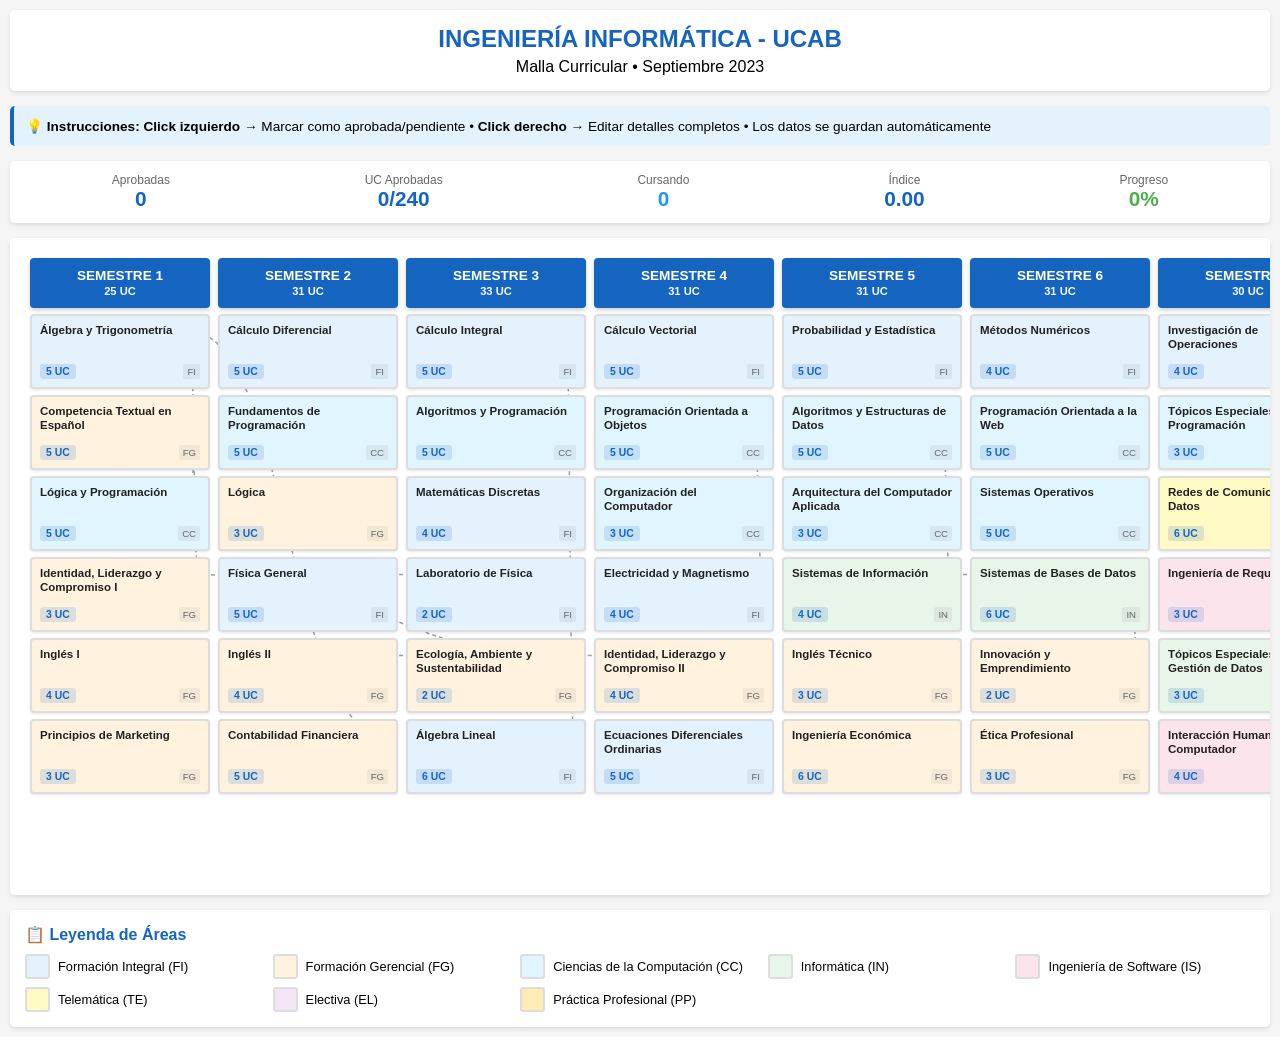
==== malla_curricular_ucab.html @ b8823fba "Add files via upload" ====
<!DOCTYPE html>
<html lang="es">
<head>
    <meta charset="UTF-8">
    <meta name="viewport" content="width=device-width, initial-scale=1.0">
    <title>Malla Curricular - Ingeniería Informática UCAB</title>
    <style>
        * {
            margin: 0;
            padding: 0;
            box-sizing: border-box;
        }

        :root {
            /* Colores según el PDF de UCAB */
            --color-FI: #E3F2FD;      /* Formación Integral - Azul muy claro */
            --color-FG: #FFF3E0;      /* Formación Gerencial - Naranja claro */
            --color-CC: #E1F5FE;      /* Ciencias Computación - Azul cyan */
            --color-IN: #E8F5E9;      /* Informática - Verde claro */
            --color-IS: #FCE4EC;      /* Ingeniería Software - Rosa claro */
            --color-TE: #FFF9C4;      /* Telemática - Amarillo claro */
            --color-EL: #F3E5F5;      /* Electiva - Morado claro */
            --color-PP: #FFECB3;      /* Práctica Profesional */
            --color-SC: #E0F2F1;      /* Servicio Comunitario */
        }

        body {
            font-family: Arial, sans-serif;
            background: #f5f5f5;
            padding: 10px;
            overflow-x: auto;
        }

        .header {
            background: white;
            padding: 15px;
            margin-bottom: 15px;
            text-align: center;
            border-radius: 5px;
            box-shadow: 0 2px 4px rgba(0,0,0,0.1);
        }

        .header h1 {
            color: #1565C0;
            font-size: 1.5rem;
            margin-bottom: 5px;
        }

        .instructions {
            background: #E3F2FD;
            padding: 12px;
            margin-bottom: 15px;
            border-radius: 5px;
            font-size: 0.85rem;
            border-left: 4px solid #1565C0;
        }

        .stats {
            background: white;
            padding: 12px;
            margin-bottom: 15px;
            border-radius: 5px;
            display: flex;
            justify-content: space-around;
            flex-wrap: wrap;
            gap: 15px;
            box-shadow: 0 2px 4px rgba(0,0,0,0.1);
        }

        .stat-item {
            text-align: center;
        }

        .stat-label {
            font-size: 0.75rem;
            color: #666;
            display: block;
        }

        .stat-value {
            font-size: 1.3rem;
            font-weight: bold;
            color: #1565C0;
        }

        .malla-wrapper {
            background: white;
            padding: 20px;
            border-radius: 5px;
            overflow-x: auto;
            box-shadow: 0 2px 4px rgba(0,0,0,0.1);
            position: relative;
        }

        .malla-container {
            display: flex;
            gap: 8px;
            min-width: max-content;
            position: relative;
        }

        canvas {
            position: absolute;
            top: 0;
            left: 0;
            pointer-events: none;
            z-index: 1;
        }

        .semester {
            display: flex;
            flex-direction: column;
            gap: 6px;
            width: 180px;
            position: relative;
            z-index: 2;
        }

        .semester-title {
            background: #1565C0;
            color: white;
            text-align: center;
            padding: 10px 5px;
            font-weight: bold;
            font-size: 0.85rem;
            border-radius: 4px;
            position: sticky;
            top: 0;
            z-index: 3;
            box-shadow: 0 2px 4px rgba(0,0,0,0.2);
        }

        .semester-uc {
            font-size: 0.7rem;
            opacity: 0.95;
        }

        .subject {
            background: white;
            border: 2px solid #ddd;
            border-radius: 4px;
            padding: 8px;
            cursor: pointer;
            transition: all 0.15s;
            min-height: 75px;
            display: flex;
            flex-direction: column;
            justify-content: space-between;
            position: relative;
            box-shadow: 0 1px 3px rgba(0,0,0,0.1);
        }

        .subject:hover {
            transform: translateY(-2px);
            box-shadow: 0 4px 8px rgba(0,0,0,0.15);
            z-index: 10;
        }

        .subject.aprobada {
            border-color: #4CAF50;
            border-width: 3px;
            background: #E8F5E9;
        }

        .subject.cursando {
            border-color: #2196F3;
            border-width: 3px;
            background: #E3F2FD;
        }

        .subject.reprobada {
            border-color: #F44336;
            border-width: 3px;
            background: #FFEBEE;
        }

        .subject-name {
            font-size: 0.72rem;
            line-height: 1.2;
            font-weight: 600;
            color: #212121;
            margin-bottom: 6px;
        }

        .subject-footer {
            display: flex;
            justify-content: space-between;
            align-items: center;
            font-size: 0.65rem;
            margin-top: 4px;
        }

        .subject-uc {
            background: rgba(21, 101, 192, 0.15);
            padding: 2px 6px;
            border-radius: 3px;
            font-weight: bold;
            color: #1565C0;
        }

        .subject-type {
            font-size: 0.6rem;
            color: #666;
            background: rgba(0,0,0,0.05);
            padding: 2px 4px;
            border-radius: 2px;
        }

        .status-icon {
            position: absolute;
            top: 6px;
            right: 6px;
            font-size: 1rem;
        }

        /* Colores de fondo por tipo */
        .type-FI { background: var(--color-FI); }
        .type-FG { background: var(--color-FG); }
        .type-CC { background: var(--color-CC); }
        .type-IN { background: var(--color-IN); }
        .type-IS { background: var(--color-IS); }
        .type-TE { background: var(--color-TE); }
        .type-EL { background: var(--color-EL); }
        .type-PP { background: var(--color-PP); }
        .type-SC { background: var(--color-SC); }

        /* Modal */
        .modal {
            display: none;
            position: fixed;
            top: 0;
            left: 0;
            width: 100%;
            height: 100%;
            background: rgba(0,0,0,0.6);
            z-index: 1000;
            justify-content: center;
            align-items: center;
        }

        .modal-content {
            background: white;
            padding: 25px;
            border-radius: 8px;
            width: 90%;
            max-width: 450px;
            max-height: 90vh;
            overflow-y: auto;
            box-shadow: 0 10px 30px rgba(0,0,0,0.3);
        }

        .modal-header {
            margin-bottom: 20px;
            padding-bottom: 15px;
            border-bottom: 2px solid #eee;
        }

        .modal-header h3 {
            color: #1565C0;
            margin-bottom: 8px;
            font-size: 1.2rem;
        }

        .modal-meta {
            font-size: 0.85rem;
            color: #666;
        }

        .close-btn {
            position: absolute;
            top: 15px;
            right: 20px;
            font-size: 2rem;
            cursor: pointer;
            border: none;
            background: none;
            color: #999;
            line-height: 1;
        }

        .close-btn:hover {
            color: #333;
        }

        .form-group {
            margin-bottom: 15px;
        }

        .form-group label {
            display: block;
            margin-bottom: 5px;
            font-weight: 600;
            font-size: 0.85rem;
            color: #333;
        }

        .form-group input,
        .form-group select,
        .form-group textarea {
            width: 100%;
            padding: 8px;
            border: 2px solid #ddd;
            border-radius: 4px;
            font-size: 0.9rem;
        }

        .form-group input:focus,
        .form-group select:focus,
        .form-group textarea:focus {
            outline: none;
            border-color: #1565C0;
        }

        .btn-save {
            width: 100%;
            padding: 12px;
            background: #1565C0;
            color: white;
            border: none;
            border-radius: 4px;
            font-size: 1rem;
            font-weight: 600;
            cursor: pointer;
            transition: background 0.2s;
        }

        .btn-save:hover {
            background: #0D47A1;
        }

        .legend {
            background: white;
            padding: 15px;
            margin-top: 15px;
            border-radius: 5px;
            box-shadow: 0 2px 4px rgba(0,0,0,0.1);
        }

        .legend h3 {
            color: #1565C0;
            margin-bottom: 10px;
            font-size: 1rem;
        }

        .legend-grid {
            display: grid;
            grid-template-columns: repeat(auto-fit, minmax(200px, 1fr));
            gap: 8px;
        }

        .legend-item {
            display: flex;
            align-items: center;
            gap: 8px;
            font-size: 0.8rem;
        }

        .legend-box {
            width: 25px;
            height: 25px;
            border-radius: 3px;
            border: 2px solid #ddd;
        }
    </style>
</head>
<body>
    <div class="header">
        <h1>INGENIERÍA INFORMÁTICA - UCAB</h1>
        <p>Malla Curricular • Septiembre 2023</p>
    </div>

    <div class="instructions">
        <strong>💡 Instrucciones:</strong> <strong>Click izquierdo</strong> → Marcar como aprobada/pendiente • <strong>Click derecho</strong> → Editar detalles completos • Los datos se guardan automáticamente
    </div>

    <div class="stats">
        <div class="stat-item">
            <span class="stat-label">Aprobadas</span>
            <div class="stat-value" id="stat-aprobadas">0</div>
        </div>
        <div class="stat-item">
            <span class="stat-label">UC Aprobadas</span>
            <div class="stat-value" id="stat-uc">0/240</div>
        </div>
        <div class="stat-item">
            <span class="stat-label">Cursando</span>
            <div class="stat-value" id="stat-cursando" style="color: #2196F3;">0</div>
        </div>
        <div class="stat-item">
            <span class="stat-label">Índice</span>
            <div class="stat-value" id="stat-indice">0.00</div>
        </div>
        <div class="stat-item">
            <span class="stat-label">Progreso</span>
            <div class="stat-value" id="stat-progreso" style="color: #4CAF50;">0%</div>
        </div>
    </div>

    <div class="malla-wrapper">
        <canvas id="canvas"></canvas>
        <div class="malla-container" id="malla"></div>
    </div>

    <div class="legend">
        <h3>📋 Leyenda de Áreas</h3>
        <div class="legend-grid">
            <div class="legend-item">
                <div class="legend-box" style="background: var(--color-FI);"></div>
                <span>Formación Integral (FI)</span>
            </div>
            <div class="legend-item">
                <div class="legend-box" style="background: var(--color-FG);"></div>
                <span>Formación Gerencial (FG)</span>
            </div>
            <div class="legend-item">
                <div class="legend-box" style="background: var(--color-CC);"></div>
                <span>Ciencias de la Computación (CC)</span>
            </div>
            <div class="legend-item">
                <div class="legend-box" style="background: var(--color-IN);"></div>
                <span>Informática (IN)</span>
            </div>
            <div class="legend-item">
                <div class="legend-box" style="background: var(--color-IS);"></div>
                <span>Ingeniería de Software (IS)</span>
            </div>
            <div class="legend-item">
                <div class="legend-box" style="background: var(--color-TE);"></div>
                <span>Telemática (TE)</span>
            </div>
            <div class="legend-item">
                <div class="legend-box" style="background: var(--color-EL);"></div>
                <span>Electiva (EL)</span>
            </div>
            <div class="legend-item">
                <div class="legend-box" style="background: var(--color-PP);"></div>
                <span>Práctica Profesional (PP)</span>
            </div>
        </div>
    </div>

    <div class="modal" id="modal">
        <div class="modal-content">
            <button class="close-btn" onclick="closeModal()">&times;</button>
            <div class="modal-header">
                <h3 id="modal-title"></h3>
                <div class="modal-meta" id="modal-meta"></div>
            </div>
            <div class="form-group">
                <label>Estado</label>
                <select id="input-status">
                    <option value="pendiente">⚪ Pendiente</option>
                    <option value="cursando">🔵 Cursando</option>
                    <option value="aprobada">✅ Aprobada</option>
                    <option value="reprobada">❌ Reprobada</option>
                </select>
            </div>
            <div class="form-group">
                <label>Nota (0-20)</label>
                <input type="number" id="input-grade" min="0" max="20" step="0.01" placeholder="Ej: 16.5">
            </div>
            <div class="form-group">
                <label>Profesor</label>
                <input type="text" id="input-prof" placeholder="Nombre del profesor">
            </div>
            <div class="form-group">
                <label>Período</label>
                <input type="text" id="input-period" placeholder="Ej: Sep-Ene 2024">
            </div>
            <div class="form-group">
                <label>Notas / Enlaces</label>
                <textarea id="input-notes" rows="3" placeholder="Drive, Classroom, comentarios..."></textarea>
            </div>
            <button class="btn-save" onclick="saveSubject()">💾 Guardar</button>
        </div>
    </div>

    <script>
        // DATOS DE LA MALLA (EXACTOS DEL PDF)
        const subjects = [
            // SEMESTRE 1
            { id: 1, sem: 1, name: 'Álgebra y Trigonometría', uc: 5, type: 'FI', prereq: [] },
            { id: 2, sem: 1, name: 'Competencia Textual en Español', uc: 5, type: 'FG', prereq: [] },
            { id: 3, sem: 1, name: 'Lógica y Programación', uc: 5, type: 'CC', prereq: [] },
            { id: 4, sem: 1, name: 'Identidad, Liderazgo y Compromiso I', uc: 3, type: 'FG', prereq: [] },
            { id: 5, sem: 1, name: 'Inglés I', uc: 4, type: 'FG', prereq: [] },
            { id: 6, sem: 1, name: 'Principios de Marketing', uc: 3, type: 'FG', prereq: [] },
            
            // SEMESTRE 2
            { id: 7, sem: 2, name: 'Cálculo Diferencial', uc: 5, type: 'FI', prereq: [1] },
            { id: 8, sem: 2, name: 'Fundamentos de Programación', uc: 5, type: 'CC', prereq: [3] },
            { id: 9, sem: 2, name: 'Lógica', uc: 3, type: 'FG', prereq: [] },
            { id: 10, sem: 2, name: 'Física General', uc: 5, type: 'FI', prereq: [1] },
            { id: 11, sem: 2, name: 'Inglés II', uc: 4, type: 'FG', prereq: [5] },
            { id: 12, sem: 2, name: 'Contabilidad Financiera', uc: 5, type: 'FG', prereq: [] },
            
            // SEMESTRE 3
            { id: 13, sem: 3, name: 'Cálculo Integral', uc: 5, type: 'FI', prereq: [7] },
            { id: 14, sem: 3, name: 'Algoritmos y Programación', uc: 5, type: 'CC', prereq: [8] },
            { id: 15, sem: 3, name: 'Matemáticas Discretas', uc: 4, type: 'FI', prereq: [9] },
            { id: 16, sem: 3, name: 'Laboratorio de Física', uc: 2, type: 'FI', prereq: [10] },
            { id: 17, sem: 3, name: 'Ecología, Ambiente y Sustentabilidad', uc: 2, type: 'FG', prereq: [] },
            { id: 18, sem: 3, name: 'Álgebra Lineal', uc: 6, type: 'FI', prereq: [1] },
            
            // SEMESTRE 4
            { id: 19, sem: 4, name: 'Cálculo Vectorial', uc: 5, type: 'FI', prereq: [13] },
            { id: 20, sem: 4, name: 'Programación Orientada a Objetos', uc: 5, type: 'CC', prereq: [14] },
            { id: 21, sem: 4, name: 'Organización del Computador', uc: 3, type: 'CC', prereq: [] },
            { id: 22, sem: 4, name: 'Electricidad y Magnetismo', uc: 4, type: 'FI', prereq: [10] },
            { id: 23, sem: 4, name: 'Identidad, Liderazgo y Compromiso II', uc: 4, type: 'FG', prereq: [4] },
            { id: 24, sem: 4, name: 'Ecuaciones Diferenciales Ordinarias', uc: 5, type: 'FI', prereq: [13] },
            
            // SEMESTRE 5
            { id: 25, sem: 5, name: 'Probabilidad y Estadística', uc: 5, type: 'FI', prereq: [19] },
            { id: 26, sem: 5, name: 'Algoritmos y Estructuras de Datos', uc: 5, type: 'CC', prereq: [20] },
            { id: 27, sem: 5, name: 'Arquitectura del Computador Aplicada', uc: 3, type: 'CC', prereq: [21] },
            { id: 28, sem: 5, name: 'Sistemas de Información', uc: 4, type: 'IN', prereq: [20] },
            { id: 29, sem: 5, name: 'Inglés Técnico', uc: 3, type: 'FG', prereq: [11] },
            { id: 30, sem: 5, name: 'Ingeniería Económica', uc: 6, type: 'FG', prereq: [] },
            
            // SEMESTRE 6
            { id: 31, sem: 6, name: 'Métodos Numéricos', uc: 4, type: 'FI', prereq: [25] },
            { id: 32, sem: 6, name: 'Programación Orientada a la Web', uc: 5, type: 'CC', prereq: [26] },
            { id: 33, sem: 6, name: 'Sistemas Operativos', uc: 5, type: 'CC', prereq: [27] },
            { id: 34, sem: 6, name: 'Sistemas de Bases de Datos', uc: 6, type: 'IN', prereq: [26] },
            { id: 35, sem: 6, name: 'Innovación y Emprendimiento', uc: 2, type: 'FG', prereq: [] },
            { id: 36, sem: 6, name: 'Ética Profesional', uc: 3, type: 'FG', prereq: [] },
            
            // SEMESTRE 7
            { id: 37, sem: 7, name: 'Investigación de Operaciones', uc: 4, type: 'FI', prereq: [31] },
            { id: 38, sem: 7, name: 'Tópicos Especiales de Programación', uc: 3, type: 'CC', prereq: [32] },
            { id: 39, sem: 7, name: 'Redes de Comunicación de Datos', uc: 6, type: 'TE', prereq: [33] },
            { id: 40, sem: 7, name: 'Ingeniería de Requisitos', uc: 3, type: 'IS', prereq: [28] },
            { id: 41, sem: 7, name: 'Tópicos Especiales para la Gestión de Datos', uc: 3, type: 'IN', prereq: [34] },
            { id: 42, sem: 7, name: 'Interacción Humano-Computador', uc: 4, type: 'IS', prereq: [] },
            
            // SEMESTRE 8
            { id: 43, sem: 8, name: 'Evaluación de Sistemas Informáticos', uc: 3, type: 'IN', prereq: [37] },
            { id: 44, sem: 8, name: 'Desarrollo de Software', uc: 5, type: 'IS', prereq: [40] },
            { id: 45, sem: 8, name: 'Ciberseguridad', uc: 5, type: 'TE', prereq: [39] },
            { id: 46, sem: 8, name: 'Ingeniería de Software', uc: 4, type: 'IS', prereq: [40] },
            { id: 47, sem: 8, name: 'Inteligencia de Negocios', uc: 3, type: 'IN', prereq: [41] },
            { id: 48, sem: 8, name: 'Aseguramiento de la Calidad del Software', uc: 5, type: 'IS', prereq: [44] },
            { id: 49, sem: 8, name: 'Electiva Informática I', uc: 4, type: 'EL', prereq: [] },
            
            // Materias adicionales (fuera del grid principal)
            { id: 50, sem: 9, name: 'Gestión de Proyectos de Software', uc: 4, type: 'IS', prereq: [46] },
            { id: 51, sem: 9, name: 'Inteligencia Artificial y Machine Learning', uc: 5, type: 'CC', prereq: [] },
            { id: 52, sem: 9, name: 'Computación en la Nube', uc: 5, type: 'TE', prereq: [] },
            { id: 53, sem: 9, name: 'Arquitecturas Empresariales', uc: 5, type: 'IS', prereq: [] },
            { id: 54, sem: 9, name: 'Electiva Informática II', uc: 4, type: 'EL', prereq: [] },
            { id: 55, sem: 9, name: 'Electiva Complementaria', uc: 4, type: 'EL', prereq: [] },
            { id: 56, sem: 10, name: 'Servicio Comunitario', uc: 0, type: 'SC', prereq: [] },
            { id: 57, sem: 10, name: 'Pasantía', uc: 16, type: 'PP', prereq: [44] },
            { id: 58, sem: 10, name: 'Trabajo de Grado', uc: 0, type: 'PP', prereq: [44] },
        ];

        let progress = JSON.parse(localStorage.getItem('mallaProgress')) || {};
        let currentId = null;

        function render() {
            const container = document.getElementById('malla');
            container.innerHTML = '';

            const semCredits = [25, 31, 33, 31, 31, 31, 30, 28];

            for (let s = 1; s <= 8; s++) {
                const sem = document.createElement('div');
                sem.className = 'semester';
                sem.innerHTML = `<div class="semester-title">SEMESTRE ${s}<br><span class="semester-uc">${semCredits[s-1]} UC</span></div>`;

                subjects.filter(sub => sub.sem === s).forEach(sub => {
                    const data = progress[sub.id] || { status: 'pendiente' };
                    const div = document.createElement('div');
                    div.className = `subject type-${sub.type} ${data.status}`;
                    div.dataset.id = sub.id;
                    
                    let icon = '';
                    if (data.status === 'aprobada') icon = '✅';
                    else if (data.status === 'cursando') icon = '📚';
                    else if (data.status === 'reprobada') icon = '❌';

                    div.innerHTML = `
                        ${icon ? `<span class="status-icon">${icon}</span>` : ''}
                        <div class="subject-name">${sub.name}</div>
                        <div class="subject-footer">
                            <span class="subject-uc">${sub.uc} UC</span>
                            <span class="subject-type">${sub.type}</span>
                        </div>
                    `;

                    div.onclick = () => toggleApproved(sub.id);
                    div.oncontextmenu = (e) => { e.preventDefault(); openModal(sub.id); };

                    sem.appendChild(div);
                });

                container.appendChild(sem);
            }

            updateStats();
            setTimeout(drawLines, 100);
        }

        function toggleApproved(id) {
            const current = progress[id]?.status || 'pendiente';
            progress[id] = { ...(progress[id] || {}), status: current === 'aprobada' ? 'pendiente' : 'aprobada' };
            save();
            render();
        }

        function openModal(id) {
            currentId = id;
            const sub = subjects.find(s => s.id === id);
            const data = progress[id] || { status: 'pendiente', grade: '', prof: '', period: '', notes: '' };

            document.getElementById('modal-title').textContent = sub.name;
            document.getElementById('modal-meta').textContent = `${sub.uc} UC • ${sub.type}`;
            document.getElementById('input-status').value = data.status;
            document.getElementById('input-grade').value = data.grade || '';
            document.getElementById('input-prof').value = data.prof || '';
            document.getElementById('input-period').value = data.period || '';
            document.getElementById('input-notes').value = data.notes || '';

            document.getElementById('modal').style.display = 'flex';
        }

        function closeModal() {
            document.getElementById('modal').style.display = 'none';
            currentId = null;
        }

        function saveSubject() {
            if (!currentId) return;
            progress[currentId] = {
                status: document.getElementById('input-status').value,
                grade: document.getElementById('input-grade').value,
                prof: document.getElementById('input-prof').value,
                period: document.getElementById('input-period').value,
                notes: document.getElementById('input-notes').value
            };
            save();
            render();
            closeModal();
        }

        function save() {
            localStorage.setItem('mallaProgress', JSON.stringify(progress));
        }

        function updateStats() {
            let aprobadas = 0, cursando = 0, ucAprobadas = 0, sumGrades = 0, countGrades = 0;

            subjects.forEach(sub => {
                const data = progress[sub.id];
                if (data?.status === 'aprobada') {
                    aprobadas++;
                    ucAprobadas += sub.uc;
                    if (data.grade) {
                        sumGrades += parseFloat(data.grade);
                        countGrades++;
                    }
                }
                if (data?.status === 'cursando') cursando++;
            });

            document.getElementById('stat-aprobadas').textContent = aprobadas;
            document.getElementById('stat-uc').textContent = `${ucAprobadas}/240`;
            document.getElementById('stat-cursando').textContent = cursando;
            document.getElementById('stat-indice').textContent = countGrades > 0 ? (sumGrades / countGrades).toFixed(2) : '0.00';
            document.getElementById('stat-progreso').textContent = Math.round((aprobadas / subjects.length) * 100) + '%';
        }

        function drawLines() {
            const canvas = document.getElementById('canvas');
            const container = document.getElementById('malla');
            canvas.width = container.scrollWidth;
            canvas.height = container.scrollHeight;
            
            const ctx = canvas.getContext('2d');
            ctx.clearRect(0, 0, canvas.width, canvas.height);

            subjects.forEach(sub => {
                if (sub.prereq && sub.prereq.length > 0) {
                    sub.prereq.forEach(prereqId => {
                        const from = document.querySelector(`[data-id="${prereqId}"]`);
                        const to = document.querySelector(`[data-id="${sub.id}"]`);
                        
                        if (from && to) {
                            const fromRect = from.getBoundingClientRect();
                            const toRect = to.getBoundingClientRect();
                            const containerRect = container.getBoundingClientRect();

                            const x1 = fromRect.right - containerRect.left;
                            const y1 = fromRect.top + fromRect.height / 2 - containerRect.top;
                            const x2 = toRect.left - containerRect.left;
                            const y2 = toRect.top + toRect.height / 2 - containerRect.top;

                            ctx.strokeStyle = '#90A4AE';
                            ctx.lineWidth = 1.5;
                            ctx.setLineDash([4, 3]);
                            ctx.beginPath();
                            ctx.moveTo(x1, y1);
                            
                            const cpx = x1 + (x2 - x1) / 2;
                            ctx.bezierCurveTo(cpx, y1, cpx, y2, x2, y2);
                            ctx.stroke();

                            // Flecha
                            ctx.setLineDash([]);
                            const angle = Math.atan2(y2 - y1, x2 - x1);
                            ctx.beginPath();
                            ctx.moveTo(x2, y2);
                            ctx.lineTo(x2 - 6 * Math.cos(angle - Math.PI / 6), y2 - 6 * Math.sin(angle - Math.PI / 6));
                            ctx.moveTo(x2, y2);
                            ctx.lineTo(x2 - 6 * Math.cos(angle + Math.PI / 6), y2 - 6 * Math.sin(angle + Math.PI / 6));
                            ctx.stroke();
                        }
                    });
                }
            });
        }

        window.onclick = (e) => {
            if (e.target.id === 'modal') closeModal();
        };

        window.addEventListener('resize', () => setTimeout(drawLines, 100));

        render();
    </script>
</body>
</html>
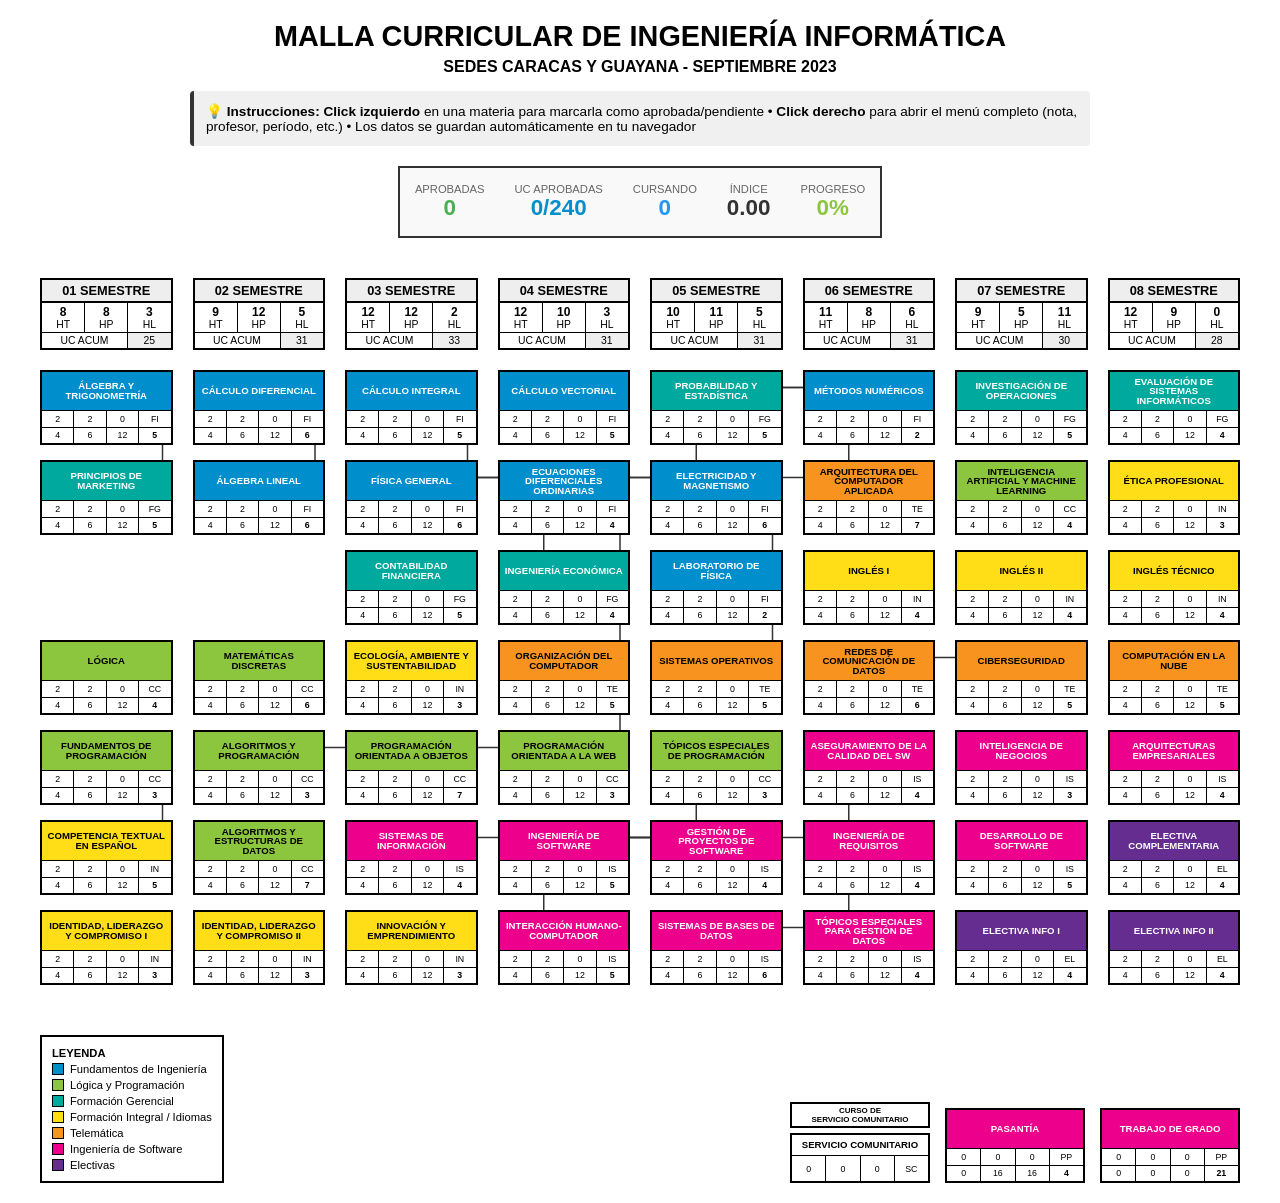
==== commit e836b3d1: "Update malla_curricular_ucab.html" ====
--- a/malla_curricular_ucab.html
+++ b/malla_curricular_ucab.html
@@ -3,68 +3,68 @@
 <head>
     <meta charset="UTF-8">
     <meta name="viewport" content="width=device-width, initial-scale=1.0">
-    <title>Malla Curricular - Ingeniería Informática UCAB</title>
+    <title>Malla Curricular UCAB 2023 - Interactiva</title>
     <style>
-        * {
+        :root {
+            --w-col: 140px; 
+            --gap: 20px;
+            
+            --c-blue: #008ecc;    
+            --c-teal: #00a99d;    
+            --c-green: #8cc63f;   
+            --c-yellow: #ffde17;  
+            --c-orange: #f7931e;  
+            --c-magenta: #ec008c; 
+            --c-purple: #662d91;  
+        }
+
+        * { box-sizing: border-box; }
+
+        body {
+            font-family: "Arial Narrow", "Helvetica Condensed", sans-serif;
+            background: white;
             margin: 0;
-            padding: 0;
-            box-sizing: border-box;
-        }
-
-        :root {
-            /* Colores según el PDF de UCAB */
-            --color-FI: #E3F2FD;      /* Formación Integral - Azul muy claro */
-            --color-FG: #FFF3E0;      /* Formación Gerencial - Naranja claro */
-            --color-CC: #E1F5FE;      /* Ciencias Computación - Azul cyan */
-            --color-IN: #E8F5E9;      /* Informática - Verde claro */
-            --color-IS: #FCE4EC;      /* Ingeniería Software - Rosa claro */
-            --color-TE: #FFF9C4;      /* Telemática - Amarillo claro */
-            --color-EL: #F3E5F5;      /* Electiva - Morado claro */
-            --color-PP: #FFECB3;      /* Práctica Profesional */
-            --color-SC: #E0F2F1;      /* Servicio Comunitario */
-        }
-
-        body {
-            font-family: Arial, sans-serif;
-            background: #f5f5f5;
-            padding: 10px;
-            overflow-x: auto;
-        }
-
-        .header {
-            background: white;
+            padding: 20px;
+            display: flex;
+            flex-direction: column;
+            align-items: center;
+        }
+
+        h1 {
+            text-align: center;
+            font-size: 1.8rem;
+            margin: 0 0 5px 0;
+            text-transform: uppercase;
+            font-weight: 900;
+        }
+
+        .subtitle {
+            text-align: center;
+            font-size: 1rem;
+            margin-bottom: 15px;
+            font-weight: bold;
+        }
+
+        .instructions {
+            background: #f0f0f0;
+            border-left: 4px solid #333;
+            padding: 12px;
+            margin-bottom: 20px;
+            max-width: 900px;
+            font-size: 0.85rem;
+            border-radius: 4px;
+        }
+
+        .stats-bar {
+            background: #f9f9f9;
+            border: 2px solid #333;
             padding: 15px;
-            margin-bottom: 15px;
-            text-align: center;
-            border-radius: 5px;
-            box-shadow: 0 2px 4px rgba(0,0,0,0.1);
-        }
-
-        .header h1 {
-            color: #1565C0;
-            font-size: 1.5rem;
-            margin-bottom: 5px;
-        }
-
-        .instructions {
-            background: #E3F2FD;
-            padding: 12px;
-            margin-bottom: 15px;
-            border-radius: 5px;
-            font-size: 0.85rem;
-            border-left: 4px solid #1565C0;
-        }
-
-        .stats {
-            background: white;
-            padding: 12px;
-            margin-bottom: 15px;
-            border-radius: 5px;
-            display: flex;
-            justify-content: space-around;
+            margin-bottom: 20px;
+            display: flex;
+            gap: 30px;
+            justify-content: center;
             flex-wrap: wrap;
-            gap: 15px;
-            box-shadow: 0 2px 4px rgba(0,0,0,0.1);
+            max-width: 900px;
         }
 
         .stat-item {
@@ -72,183 +72,230 @@
         }
 
         .stat-label {
-            font-size: 0.75rem;
+            font-size: 0.7rem;
             color: #666;
-            display: block;
+            text-transform: uppercase;
         }
 
         .stat-value {
-            font-size: 1.3rem;
+            font-size: 1.4rem;
             font-weight: bold;
-            color: #1565C0;
-        }
-
-        .malla-wrapper {
-            background: white;
+            color: #333;
+        }
+
+        .grid-wrapper {
+            position: relative;
             padding: 20px;
-            border-radius: 5px;
             overflow-x: auto;
-            box-shadow: 0 2px 4px rgba(0,0,0,0.1);
-            position: relative;
-        }
-
-        .malla-container {
-            display: flex;
-            gap: 8px;
-            min-width: max-content;
-            position: relative;
+            max-width: 100%;
         }
 
         canvas {
             position: absolute;
-            top: 0;
-            left: 0;
+            top: 0; left: 0;
             pointer-events: none;
+            z-index: 0;
+        }
+
+        .main-grid {
+            display: flex;
+            gap: var(--gap);
+            position: relative;
             z-index: 1;
         }
 
-        .semester {
+        .semester-col {
             display: flex;
             flex-direction: column;
-            gap: 6px;
-            width: 180px;
+            gap: 15px; 
+            width: var(--w-col);
+        }
+
+        .sem-header {
+            border: 2px solid black;
+            margin-bottom: 5px;
+            background: white;
+        }
+        .sem-title {
+            background: #eee;
+            text-align: center;
+            font-weight: 900;
+            font-size: 0.8rem;
+            padding: 3px 0;
+            border-bottom: 2px solid black;
+            text-transform: uppercase;
+        }
+        .sem-stats {
+            display: flex;
+            font-size: 0.65rem;
+            text-align: center;
+        }
+        .stat-box {
+            flex: 1;
+            border-right: 1px solid black;
+            padding: 2px 0;
+            display: flex;
+            flex-direction: column;
+            justify-content: center;
+        }
+        .stat-box:last-child { border-right: none; }
+        .stat-val { font-weight: bold; font-size: 0.75rem; }
+
+        .subject {
+            width: 100%;
+            height: 75px; 
+            border: 2px solid black;
+            background: white;
+            display: flex;
+            flex-direction: column;
+            cursor: pointer;
+            transition: transform 0.1s;
             position: relative;
             z-index: 2;
         }
 
-        .semester-title {
-            background: #1565C0;
-            color: white;
+        .spacer {
+            width: 100%;
+            height: 75px;
+            visibility: hidden;
+            pointer-events: none;
+        }
+
+        .subject:hover { 
+            transform: scale(1.05); 
+            z-index: 10;
+            box-shadow: 0 4px 8px rgba(0,0,0,0.2);
+        }
+        
+        .subject.aprobada { 
+            opacity: 0.5; 
+            background-color: #ddd !important; 
+            border-color: #999;
+        }
+        
+        .subject.cursando { 
+            box-shadow: 0 0 0 4px #2196F3; 
+            border-color: #2196F3; 
+            z-index: 5;
+        }
+
+        .subject.reprobada {
+            box-shadow: 0 0 0 4px #f44336;
+            border-color: #f44336;
+            z-index: 5;
+        }
+
+        .status-badge {
+            position: absolute;
+            top: 4px;
+            right: 4px;
+            font-size: 1rem;
+            z-index: 3;
+        }
+
+        .sub-name {
+            flex: 1;
+            font-size: 0.6rem;
+            font-weight: 700;
+            text-transform: uppercase;
+            display: flex;
+            align-items: center;
+            justify-content: center;
             text-align: center;
-            padding: 10px 5px;
+            padding: 2px 4px;
+            color: black;
+            line-height: 1;
+            border-bottom: 1px solid black;
+        }
+        
+        .bg-blue .sub-name { background: var(--c-blue); color: white; }
+        .bg-teal .sub-name { background: var(--c-teal); color: white; }
+        .bg-green .sub-name { background: var(--c-green); color: black; }
+        .bg-yellow .sub-name { background: var(--c-yellow); color: black; }
+        .bg-orange .sub-name { background: var(--c-orange); color: black; }
+        .bg-magenta .sub-name { background: var(--c-magenta); color: white; }
+        .bg-purple .sub-name { background: var(--c-purple); color: white; }
+
+        .sub-data { height: 32px; display: flex; flex-direction: column; }
+        .d-row { display: flex; flex: 1; border-bottom: 1px solid black; }
+        .d-row:last-child { border-bottom: none; }
+        .d-cell {
+            flex: 1;
+            border-right: 1px solid black;
+            font-size: 0.55rem;
+            display: flex;
+            align-items: center;
+            justify-content: center;
+        }
+        .d-cell:last-child { border-right: none; }
+
+        .footer-area {
+            width: 100%;
+            max-width: 1200px;
+            margin-top: 30px;
+            display: flex;
+            flex-wrap: wrap;
+            justify-content: space-between;
+            gap: 20px;
+        }
+
+        .legend {
+            border: 2px solid black;
+            padding: 10px;
+            font-size: 0.7rem;
+            display: flex;
+            flex-direction: column;
+            gap: 4px;
+        }
+        .l-item { display: flex; align-items: center; gap: 6px; }
+        .l-box { width: 12px; height: 12px; border: 1px solid black; }
+
+        .extra-blocks {
+            display: flex;
+            gap: 15px;
+            align-items: flex-end;
+        }
+
+        .special-container {
+            display: flex;
+            flex-direction: column;
+            align-items: center;
+            gap: 5px;
+        }
+        .mini-box {
+            border: 2px solid black;
+            font-size: 0.5rem;
+            padding: 2px;
+            text-align: center;
+            width: 100%;
             font-weight: bold;
-            font-size: 0.85rem;
-            border-radius: 4px;
-            position: sticky;
-            top: 0;
-            z-index: 3;
-            box-shadow: 0 2px 4px rgba(0,0,0,0.2);
-        }
-
-        .semester-uc {
-            font-size: 0.7rem;
-            opacity: 0.95;
-        }
-
-        .subject {
-            background: white;
-            border: 2px solid #ddd;
-            border-radius: 4px;
-            padding: 8px;
-            cursor: pointer;
-            transition: all 0.15s;
-            min-height: 75px;
-            display: flex;
-            flex-direction: column;
-            justify-content: space-between;
-            position: relative;
-            box-shadow: 0 1px 3px rgba(0,0,0,0.1);
-        }
-
-        .subject:hover {
-            transform: translateY(-2px);
-            box-shadow: 0 4px 8px rgba(0,0,0,0.15);
-            z-index: 10;
-        }
-
-        .subject.aprobada {
-            border-color: #4CAF50;
-            border-width: 3px;
-            background: #E8F5E9;
-        }
-
-        .subject.cursando {
-            border-color: #2196F3;
-            border-width: 3px;
-            background: #E3F2FD;
-        }
-
-        .subject.reprobada {
-            border-color: #F44336;
-            border-width: 3px;
-            background: #FFEBEE;
-        }
-
-        .subject-name {
-            font-size: 0.72rem;
-            line-height: 1.2;
-            font-weight: 600;
-            color: #212121;
-            margin-bottom: 6px;
-        }
-
-        .subject-footer {
-            display: flex;
-            justify-content: space-between;
+        }
+
+        .modal-overlay {
+            display: none;
+            position: fixed; 
+            top: 0; 
+            left: 0; 
+            width: 100%; 
+            height: 100%;
+            background: rgba(0,0,0,0.6); 
+            z-index: 100;
+            justify-content: center; 
             align-items: center;
-            font-size: 0.65rem;
-            margin-top: 4px;
-        }
-
-        .subject-uc {
-            background: rgba(21, 101, 192, 0.15);
-            padding: 2px 6px;
-            border-radius: 3px;
-            font-weight: bold;
-            color: #1565C0;
-        }
-
-        .subject-type {
-            font-size: 0.6rem;
-            color: #666;
-            background: rgba(0,0,0,0.05);
-            padding: 2px 4px;
-            border-radius: 2px;
-        }
-
-        .status-icon {
-            position: absolute;
-            top: 6px;
-            right: 6px;
-            font-size: 1rem;
-        }
-
-        /* Colores de fondo por tipo */
-        .type-FI { background: var(--color-FI); }
-        .type-FG { background: var(--color-FG); }
-        .type-CC { background: var(--color-CC); }
-        .type-IN { background: var(--color-IN); }
-        .type-IS { background: var(--color-IS); }
-        .type-TE { background: var(--color-TE); }
-        .type-EL { background: var(--color-EL); }
-        .type-PP { background: var(--color-PP); }
-        .type-SC { background: var(--color-SC); }
-
-        /* Modal */
-        .modal {
-            display: none;
-            position: fixed;
-            top: 0;
-            left: 0;
-            width: 100%;
-            height: 100%;
-            background: rgba(0,0,0,0.6);
-            z-index: 1000;
-            justify-content: center;
-            align-items: center;
-        }
-
-        .modal-content {
-            background: white;
-            padding: 25px;
-            border-radius: 8px;
+        }
+        
+        .modal-box {
+            background: white; 
+            padding: 25px; 
+            border-radius: 8px; 
             width: 90%;
             max-width: 450px;
+            box-shadow: 0 10px 30px rgba(0,0,0,0.3);
+            position: relative;
             max-height: 90vh;
             overflow-y: auto;
-            box-shadow: 0 10px 30px rgba(0,0,0,0.3);
-        }
-
+        }
+        
         .modal-header {
             margin-bottom: 20px;
             padding-bottom: 15px;
@@ -256,8 +303,8 @@
         }
 
         .modal-header h3 {
-            color: #1565C0;
-            margin-bottom: 8px;
+            margin: 0 0 8px 0;
+            color: #333;
             font-size: 1.2rem;
         }
 
@@ -266,7 +313,7 @@
             color: #666;
         }
 
-        .close-btn {
+        .close-x {
             position: absolute;
             top: 15px;
             right: 20px;
@@ -277,23 +324,23 @@
             color: #999;
             line-height: 1;
         }
-
-        .close-btn:hover {
+        
+        .close-x:hover {
             color: #333;
         }
-
+        
         .form-group {
             margin-bottom: 15px;
         }
-
+        
         .form-group label {
             display: block;
             margin-bottom: 5px;
-            font-weight: 600;
+            font-weight: bold;
             font-size: 0.85rem;
             color: #333;
         }
-
+        
         .form-group input,
         .form-group select,
         .form-group textarea {
@@ -302,432 +349,458 @@
             border: 2px solid #ddd;
             border-radius: 4px;
             font-size: 0.9rem;
-        }
-
+            font-family: inherit;
+        }
+        
         .form-group input:focus,
         .form-group select:focus,
         .form-group textarea:focus {
             outline: none;
-            border-color: #1565C0;
-        }
-
-        .btn-save {
+            border-color: #333;
+        }
+        
+        .modal-btn {
             width: 100%;
-            padding: 12px;
-            background: #1565C0;
-            color: white;
+            margin-top: 10px; 
+            padding: 12px 15px; 
+            cursor: pointer;
+            background: #333; 
+            color: white; 
             border: none;
             border-radius: 4px;
             font-size: 1rem;
-            font-weight: 600;
-            cursor: pointer;
+            font-weight: bold;
             transition: background 0.2s;
         }
-
-        .btn-save:hover {
-            background: #0D47A1;
-        }
-
-        .legend {
-            background: white;
-            padding: 15px;
-            margin-top: 15px;
-            border-radius: 5px;
-            box-shadow: 0 2px 4px rgba(0,0,0,0.1);
-        }
-
-        .legend h3 {
-            color: #1565C0;
-            margin-bottom: 10px;
-            font-size: 1rem;
-        }
-
-        .legend-grid {
-            display: grid;
-            grid-template-columns: repeat(auto-fit, minmax(200px, 1fr));
-            gap: 8px;
-        }
-
-        .legend-item {
-            display: flex;
-            align-items: center;
-            gap: 8px;
-            font-size: 0.8rem;
-        }
-
-        .legend-box {
-            width: 25px;
-            height: 25px;
-            border-radius: 3px;
-            border: 2px solid #ddd;
+        
+        .modal-btn:hover {
+            background: #555;
         }
     </style>
 </head>
 <body>
-    <div class="header">
-        <h1>INGENIERÍA INFORMÁTICA - UCAB</h1>
-        <p>Malla Curricular • Septiembre 2023</p>
+
+    <h1>Malla Curricular de Ingeniería Informática</h1>
+    <div class="subtitle">SEDES CARACAS Y GUAYANA - SEPTIEMBRE 2023</div>
+
+    <div class="instructions">
+        <strong>💡 Instrucciones:</strong> 
+        <strong>Click izquierdo</strong> en una materia para marcarla como aprobada/pendiente • 
+        <strong>Click derecho</strong> para abrir el menú completo (nota, profesor, período, etc.) • 
+        Los datos se guardan automáticamente en tu navegador
     </div>
 
-    <div class="instructions">
-        <strong>💡 Instrucciones:</strong> <strong>Click izquierdo</strong> → Marcar como aprobada/pendiente • <strong>Click derecho</strong> → Editar detalles completos • Los datos se guardan automáticamente
-    </div>
-
-    <div class="stats">
+    <div class="stats-bar">
         <div class="stat-item">
-            <span class="stat-label">Aprobadas</span>
-            <div class="stat-value" id="stat-aprobadas">0</div>
+            <div class="stat-label">Aprobadas</div>
+            <div class="stat-value" style="color: #4CAF50;" id="stat-aprobadas">0</div>
         </div>
         <div class="stat-item">
-            <span class="stat-label">UC Aprobadas</span>
-            <div class="stat-value" id="stat-uc">0/240</div>
+            <div class="stat-label">UC Aprobadas</div>
+            <div class="stat-value" style="color: #008ecc;" id="stat-uc">0/240</div>
         </div>
         <div class="stat-item">
-            <span class="stat-label">Cursando</span>
-            <div class="stat-value" id="stat-cursando" style="color: #2196F3;">0</div>
+            <div class="stat-label">Cursando</div>
+            <div class="stat-value" style="color: #2196F3;" id="stat-cursando">0</div>
         </div>
         <div class="stat-item">
-            <span class="stat-label">Índice</span>
+            <div class="stat-label">Índice</div>
             <div class="stat-value" id="stat-indice">0.00</div>
         </div>
         <div class="stat-item">
-            <span class="stat-label">Progreso</span>
-            <div class="stat-value" id="stat-progreso" style="color: #4CAF50;">0%</div>
+            <div class="stat-label">Progreso</div>
+            <div class="stat-value" style="color: #8cc63f;" id="stat-progreso">0%</div>
         </div>
     </div>
 
-    <div class="malla-wrapper">
-        <canvas id="canvas"></canvas>
-        <div class="malla-container" id="malla"></div>
+    <div class="grid-wrapper">
+        <canvas id="connections"></canvas>
+        <div class="main-grid" id="grid-container"></div>
     </div>
 
-    <div class="legend">
-        <h3>📋 Leyenda de Áreas</h3>
-        <div class="legend-grid">
-            <div class="legend-item">
-                <div class="legend-box" style="background: var(--color-FI);"></div>
-                <span>Formación Integral (FI)</span>
+    <div class="footer-area">
+        <div class="legend">
+            <strong>LEYENDA</strong>
+            <div class="l-item"><div class="l-box" style="background:var(--c-blue)"></div> Fundamentos de Ingeniería</div>
+            <div class="l-item"><div class="l-box" style="background:var(--c-green)"></div> Lógica y Programación</div>
+            <div class="l-item"><div class="l-box" style="background:var(--c-teal)"></div> Formación Gerencial</div>
+            <div class="l-item"><div class="l-box" style="background:var(--c-yellow)"></div> Formación Integral / Idiomas</div>
+            <div class="l-item"><div class="l-box" style="background:var(--c-orange)"></div> Telemática</div>
+            <div class="l-item"><div class="l-box" style="background:var(--c-magenta)"></div> Ingeniería de Software</div>
+            <div class="l-item"><div class="l-box" style="background:var(--c-purple)"></div> Electivas</div>
+        </div>
+
+        <div class="extra-blocks">
+            <div class="special-container" style="width: 140px;">
+                <div class="mini-box">CURSO DE<br>SERVICIO COMUNITARIO</div>
+                <div class="subject" style="height: 50px;">
+                    <div class="sub-name" style="background:white; color:black; border-bottom:1px solid black">SERVICIO COMUNITARIO</div>
+                    <div class="sub-data" style="height:25px">
+                        <div class="d-row"><div class="d-cell">0</div><div class="d-cell">0</div><div class="d-cell">0</div><div class="d-cell">SC</div></div>
+                    </div>
+                </div>
             </div>
-            <div class="legend-item">
-                <div class="legend-box" style="background: var(--color-FG);"></div>
-                <span>Formación Gerencial (FG)</span>
+            <div class="subject" style="width: 140px;">
+                <div class="sub-name bg-magenta" style="background:var(--c-magenta); color:white">PASANTÍA</div>
+                <div class="sub-data">
+                    <div class="d-row"><div class="d-cell">0</div><div class="d-cell">0</div><div class="d-cell">0</div><div class="d-cell">PP</div></div>
+                    <div class="d-row"><div class="d-cell">0</div><div class="d-cell">16</div><div class="d-cell">16</div><div class="d-cell" style="font-weight:bold">4</div></div>
+                </div>
             </div>
-            <div class="legend-item">
-                <div class="legend-box" style="background: var(--color-CC);"></div>
-                <span>Ciencias de la Computación (CC)</span>
-            </div>
-            <div class="legend-item">
-                <div class="legend-box" style="background: var(--color-IN);"></div>
-                <span>Informática (IN)</span>
-            </div>
-            <div class="legend-item">
-                <div class="legend-box" style="background: var(--color-IS);"></div>
-                <span>Ingeniería de Software (IS)</span>
-            </div>
-            <div class="legend-item">
-                <div class="legend-box" style="background: var(--color-TE);"></div>
-                <span>Telemática (TE)</span>
-            </div>
-            <div class="legend-item">
-                <div class="legend-box" style="background: var(--color-EL);"></div>
-                <span>Electiva (EL)</span>
-            </div>
-            <div class="legend-item">
-                <div class="legend-box" style="background: var(--color-PP);"></div>
-                <span>Práctica Profesional (PP)</span>
+            <div class="subject" style="width: 140px;">
+                <div class="sub-name bg-magenta" style="background:var(--c-magenta); color:white">TRABAJO DE GRADO</div>
+                <div class="sub-data">
+                    <div class="d-row"><div class="d-cell">0</div><div class="d-cell">0</div><div class="d-cell">0</div><div class="d-cell">PP</div></div>
+                    <div class="d-row"><div class="d-cell">0</div><div class="d-cell">0</div><div class="d-cell">0</div><div class="d-cell" style="font-weight:bold">21</div></div>
+                </div>
             </div>
         </div>
     </div>
 
-    <div class="modal" id="modal">
-        <div class="modal-content">
-            <button class="close-btn" onclick="closeModal()">&times;</button>
+    <div class="modal-overlay" id="modal">
+        <div class="modal-box">
+            <button class="close-x" onclick="closeModal()">&times;</button>
             <div class="modal-header">
-                <h3 id="modal-title"></h3>
-                <div class="modal-meta" id="modal-meta"></div>
+                <h3 id="m-title">Materia</h3>
+                <div class="modal-meta" id="m-meta"></div>
             </div>
+            
             <div class="form-group">
                 <label>Estado</label>
-                <select id="input-status">
+                <select id="m-status">
                     <option value="pendiente">⚪ Pendiente</option>
                     <option value="cursando">🔵 Cursando</option>
                     <option value="aprobada">✅ Aprobada</option>
                     <option value="reprobada">❌ Reprobada</option>
                 </select>
             </div>
+            
             <div class="form-group">
                 <label>Nota (0-20)</label>
-                <input type="number" id="input-grade" min="0" max="20" step="0.01" placeholder="Ej: 16.5">
+                <input type="number" id="m-grade" min="0" max="20" step="0.01" placeholder="Ej: 16.5">
             </div>
+            
             <div class="form-group">
                 <label>Profesor</label>
-                <input type="text" id="input-prof" placeholder="Nombre del profesor">
+                <input type="text" id="m-prof" placeholder="Nombre del profesor">
             </div>
+            
             <div class="form-group">
                 <label>Período</label>
-                <input type="text" id="input-period" placeholder="Ej: Sep-Ene 2024">
+                <input type="text" id="m-period" placeholder="Ej: Sep-Ene 2024">
             </div>
+            
             <div class="form-group">
                 <label>Notas / Enlaces</label>
-                <textarea id="input-notes" rows="3" placeholder="Drive, Classroom, comentarios..."></textarea>
+                <textarea id="m-notes" rows="3" placeholder="Drive, Classroom, apuntes personales..."></textarea>
             </div>
-            <button class="btn-save" onclick="saveSubject()">💾 Guardar</button>
+            
+            <button class="modal-btn" onclick="saveFromModal()">💾 Guardar Cambios</button>
         </div>
     </div>
 
-    <script>
-        // DATOS DE LA MALLA (EXACTOS DEL PDF)
-        const subjects = [
-            // SEMESTRE 1
-            { id: 1, sem: 1, name: 'Álgebra y Trigonometría', uc: 5, type: 'FI', prereq: [] },
-            { id: 2, sem: 1, name: 'Competencia Textual en Español', uc: 5, type: 'FG', prereq: [] },
-            { id: 3, sem: 1, name: 'Lógica y Programación', uc: 5, type: 'CC', prereq: [] },
-            { id: 4, sem: 1, name: 'Identidad, Liderazgo y Compromiso I', uc: 3, type: 'FG', prereq: [] },
-            { id: 5, sem: 1, name: 'Inglés I', uc: 4, type: 'FG', prereq: [] },
-            { id: 6, sem: 1, name: 'Principios de Marketing', uc: 3, type: 'FG', prereq: [] },
-            
-            // SEMESTRE 2
-            { id: 7, sem: 2, name: 'Cálculo Diferencial', uc: 5, type: 'FI', prereq: [1] },
-            { id: 8, sem: 2, name: 'Fundamentos de Programación', uc: 5, type: 'CC', prereq: [3] },
-            { id: 9, sem: 2, name: 'Lógica', uc: 3, type: 'FG', prereq: [] },
-            { id: 10, sem: 2, name: 'Física General', uc: 5, type: 'FI', prereq: [1] },
-            { id: 11, sem: 2, name: 'Inglés II', uc: 4, type: 'FG', prereq: [5] },
-            { id: 12, sem: 2, name: 'Contabilidad Financiera', uc: 5, type: 'FG', prereq: [] },
-            
-            // SEMESTRE 3
-            { id: 13, sem: 3, name: 'Cálculo Integral', uc: 5, type: 'FI', prereq: [7] },
-            { id: 14, sem: 3, name: 'Algoritmos y Programación', uc: 5, type: 'CC', prereq: [8] },
-            { id: 15, sem: 3, name: 'Matemáticas Discretas', uc: 4, type: 'FI', prereq: [9] },
-            { id: 16, sem: 3, name: 'Laboratorio de Física', uc: 2, type: 'FI', prereq: [10] },
-            { id: 17, sem: 3, name: 'Ecología, Ambiente y Sustentabilidad', uc: 2, type: 'FG', prereq: [] },
-            { id: 18, sem: 3, name: 'Álgebra Lineal', uc: 6, type: 'FI', prereq: [1] },
-            
-            // SEMESTRE 4
-            { id: 19, sem: 4, name: 'Cálculo Vectorial', uc: 5, type: 'FI', prereq: [13] },
-            { id: 20, sem: 4, name: 'Programación Orientada a Objetos', uc: 5, type: 'CC', prereq: [14] },
-            { id: 21, sem: 4, name: 'Organización del Computador', uc: 3, type: 'CC', prereq: [] },
-            { id: 22, sem: 4, name: 'Electricidad y Magnetismo', uc: 4, type: 'FI', prereq: [10] },
-            { id: 23, sem: 4, name: 'Identidad, Liderazgo y Compromiso II', uc: 4, type: 'FG', prereq: [4] },
-            { id: 24, sem: 4, name: 'Ecuaciones Diferenciales Ordinarias', uc: 5, type: 'FI', prereq: [13] },
-            
-            // SEMESTRE 5
-            { id: 25, sem: 5, name: 'Probabilidad y Estadística', uc: 5, type: 'FI', prereq: [19] },
-            { id: 26, sem: 5, name: 'Algoritmos y Estructuras de Datos', uc: 5, type: 'CC', prereq: [20] },
-            { id: 27, sem: 5, name: 'Arquitectura del Computador Aplicada', uc: 3, type: 'CC', prereq: [21] },
-            { id: 28, sem: 5, name: 'Sistemas de Información', uc: 4, type: 'IN', prereq: [20] },
-            { id: 29, sem: 5, name: 'Inglés Técnico', uc: 3, type: 'FG', prereq: [11] },
-            { id: 30, sem: 5, name: 'Ingeniería Económica', uc: 6, type: 'FG', prereq: [] },
-            
-            // SEMESTRE 6
-            { id: 31, sem: 6, name: 'Métodos Numéricos', uc: 4, type: 'FI', prereq: [25] },
-            { id: 32, sem: 6, name: 'Programación Orientada a la Web', uc: 5, type: 'CC', prereq: [26] },
-            { id: 33, sem: 6, name: 'Sistemas Operativos', uc: 5, type: 'CC', prereq: [27] },
-            { id: 34, sem: 6, name: 'Sistemas de Bases de Datos', uc: 6, type: 'IN', prereq: [26] },
-            { id: 35, sem: 6, name: 'Innovación y Emprendimiento', uc: 2, type: 'FG', prereq: [] },
-            { id: 36, sem: 6, name: 'Ética Profesional', uc: 3, type: 'FG', prereq: [] },
-            
-            // SEMESTRE 7
-            { id: 37, sem: 7, name: 'Investigación de Operaciones', uc: 4, type: 'FI', prereq: [31] },
-            { id: 38, sem: 7, name: 'Tópicos Especiales de Programación', uc: 3, type: 'CC', prereq: [32] },
-            { id: 39, sem: 7, name: 'Redes de Comunicación de Datos', uc: 6, type: 'TE', prereq: [33] },
-            { id: 40, sem: 7, name: 'Ingeniería de Requisitos', uc: 3, type: 'IS', prereq: [28] },
-            { id: 41, sem: 7, name: 'Tópicos Especiales para la Gestión de Datos', uc: 3, type: 'IN', prereq: [34] },
-            { id: 42, sem: 7, name: 'Interacción Humano-Computador', uc: 4, type: 'IS', prereq: [] },
-            
-            // SEMESTRE 8
-            { id: 43, sem: 8, name: 'Evaluación de Sistemas Informáticos', uc: 3, type: 'IN', prereq: [37] },
-            { id: 44, sem: 8, name: 'Desarrollo de Software', uc: 5, type: 'IS', prereq: [40] },
-            { id: 45, sem: 8, name: 'Ciberseguridad', uc: 5, type: 'TE', prereq: [39] },
-            { id: 46, sem: 8, name: 'Ingeniería de Software', uc: 4, type: 'IS', prereq: [40] },
-            { id: 47, sem: 8, name: 'Inteligencia de Negocios', uc: 3, type: 'IN', prereq: [41] },
-            { id: 48, sem: 8, name: 'Aseguramiento de la Calidad del Software', uc: 5, type: 'IS', prereq: [44] },
-            { id: 49, sem: 8, name: 'Electiva Informática I', uc: 4, type: 'EL', prereq: [] },
-            
-            // Materias adicionales (fuera del grid principal)
-            { id: 50, sem: 9, name: 'Gestión de Proyectos de Software', uc: 4, type: 'IS', prereq: [46] },
-            { id: 51, sem: 9, name: 'Inteligencia Artificial y Machine Learning', uc: 5, type: 'CC', prereq: [] },
-            { id: 52, sem: 9, name: 'Computación en la Nube', uc: 5, type: 'TE', prereq: [] },
-            { id: 53, sem: 9, name: 'Arquitecturas Empresariales', uc: 5, type: 'IS', prereq: [] },
-            { id: 54, sem: 9, name: 'Electiva Informática II', uc: 4, type: 'EL', prereq: [] },
-            { id: 55, sem: 9, name: 'Electiva Complementaria', uc: 4, type: 'EL', prereq: [] },
-            { id: 56, sem: 10, name: 'Servicio Comunitario', uc: 0, type: 'SC', prereq: [] },
-            { id: 57, sem: 10, name: 'Pasantía', uc: 16, type: 'PP', prereq: [44] },
-            { id: 58, sem: 10, name: 'Trabajo de Grado', uc: 0, type: 'PP', prereq: [44] },
-        ];
-
-        let progress = JSON.parse(localStorage.getItem('mallaProgress')) || {};
-        let currentId = null;
-
-        function render() {
-            const container = document.getElementById('malla');
-            container.innerHTML = '';
-
-            const semCredits = [25, 31, 33, 31, 31, 31, 30, 28];
-
-            for (let s = 1; s <= 8; s++) {
-                const sem = document.createElement('div');
-                sem.className = 'semester';
-                sem.innerHTML = `<div class="semester-title">SEMESTRE ${s}<br><span class="semester-uc">${semCredits[s-1]} UC</span></div>`;
-
-                subjects.filter(sub => sub.sem === s).forEach(sub => {
-                    const data = progress[sub.id] || { status: 'pendiente' };
-                    const div = document.createElement('div');
-                    div.className = `subject type-${sub.type} ${data.status}`;
-                    div.dataset.id = sub.id;
+<script>
+    const mallaData = [
+        { sem: 1, stats: {ht:8, hp:8, hl:3, uc:25}, items: [
+            { id:1, name:"ÁLGEBRA Y TRIGONOMETRÍA", type:"bg-blue", tax:"FI", uc:5, req:[] },
+            { id:2, name:"PRINCIPIOS DE MARKETING", type:"bg-teal", tax:"FG", uc:5, req:[] },
+            null, 
+            { id:3, name:"LÓGICA", type:"bg-green", tax:"CC", uc:4, req:[] },
+            { id:4, name:"FUNDAMENTOS DE PROGRAMACIÓN", type:"bg-green", tax:"CC", uc:3, req:[] },
+            { id:5, name:"COMPETENCIA TEXTUAL EN ESPAÑOL", type:"bg-yellow", tax:"IN", uc:5, req:[] },
+            { id:6, name:"IDENTIDAD, LIDERAZGO Y COMPROMISO I", type:"bg-yellow", tax:"IN", uc:3, req:[] }
+        ]},
+        { sem: 2, stats: {ht:9, hp:12, hl:5, uc:31}, items: [
+            { id:7, name:"CÁLCULO DIFERENCIAL", type:"bg-blue", tax:"FI", uc:6, req:[1] },
+            { id:8, name:"ÁLGEBRA LINEAL", type:"bg-blue", tax:"FI", uc:6, req:[1] },
+            null,
+            { id:9, name:"MATEMÁTICAS DISCRETAS", type:"bg-green", tax:"CC", uc:6, req:[3] },
+            { id:10, name:"ALGORITMOS Y PROGRAMACIÓN", type:"bg-green", tax:"CC", uc:3, req:[4] },
+            { id:11, name:"ALGORITMOS Y ESTRUCTURAS DE DATOS", type:"bg-green", tax:"CC", uc:7, req:[4] },
+            { id:12, name:"IDENTIDAD, LIDERAZGO Y COMPROMISO II", type:"bg-yellow", tax:"IN", uc:3, req:[6] }
+        ]},
+        { sem: 3, stats: {ht:12, hp:12, hl:2, uc:33}, items: [
+            { id:13, name:"CÁLCULO INTEGRAL", type:"bg-blue", tax:"FI", uc:5, req:[7] },
+            { id:14, name:"FÍSICA GENERAL", type:"bg-blue", tax:"FI", uc:6, req:[7] },
+            { id:15, name:"CONTABILIDAD FINANCIERA", type:"bg-teal", tax:"FG", uc:5, req:[] },
+            { id:16, name:"ECOLOGÍA, AMBIENTE Y SUSTENTABILIDAD", type:"bg-yellow", tax:"IN", uc:3, req:[] },
+            { id:17, name:"PROGRAMACIÓN ORIENTADA A OBJETOS", type:"bg-green", tax:"CC", uc:7, req:[10] },
+            { id:18, name:"SISTEMAS DE INFORMACIÓN", type:"bg-magenta", tax:"IS", uc:4, req:[] },
+            { id:19, name:"INNOVACIÓN Y EMPRENDIMIENTO", type:"bg-yellow", tax:"IN", uc:3, req:[] }
+        ]},
+        { sem: 4, stats: {ht:12, hp:10, hl:3, uc:31}, items: [
+            { id:20, name:"CÁLCULO VECTORIAL", type:"bg-blue", tax:"FI", uc:5, req:[13] },
+            { id:21, name:"ECUACIONES DIFERENCIALES ORDINARIAS", type:"bg-blue", tax:"FI", uc:4, req:[13] },
+            { id:22, name:"INGENIERÍA ECONÓMICA", type:"bg-teal", tax:"FG", uc:4, req:[15] },
+            { id:23, name:"ORGANIZACIÓN DEL COMPUTADOR", type:"bg-orange", tax:"TE", uc:5, req:[] },
+            { id:24, name:"PROGRAMACIÓN ORIENTADA A LA WEB", type:"bg-green", tax:"CC", uc:3, req:[17] },
+            { id:25, name:"INGENIERÍA DE SOFTWARE", type:"bg-magenta", tax:"IS", uc:5, req:[18] },
+            { id:26, name:"INTERACCIÓN HUMANO-COMPUTADOR", type:"bg-magenta", tax:"IS", uc:5, req:[] }
+        ]},
+        { sem: 5, stats: {ht:10, hp:11, hl:5, uc:31}, items: [
+            { id:27, name:"PROBABILIDAD Y ESTADÍSTICA", type:"bg-teal", tax:"FG", uc:5, req:[20] },
+            { id:28, name:"ELECTRICIDAD Y MAGNETISMO", type:"bg-blue", tax:"FI", uc:6, req:[14] },
+            { id:29, name:"LABORATORIO DE FÍSICA", type:"bg-blue", tax:"FI", uc:2, req:[14] },
+            { id:30, name:"SISTEMAS OPERATIVOS", type:"bg-orange", tax:"TE", uc:5, req:[23] },
+            { id:31, name:"TÓPICOS ESPECIALES DE PROGRAMACIÓN", type:"bg-green", tax:"CC", uc:3, req:[24] },
+            { id:32, name:"GESTIÓN DE PROYECTOS DE SOFTWARE", type:"bg-magenta", tax:"IS", uc:4, req:[25] },
+            { id:33, name:"SISTEMAS DE BASES DE DATOS", type:"bg-magenta", tax:"IS", uc:6, req:[18] },
+        ]},
+        { sem: 6, stats: {ht:11, hp:8, hl:6, uc:31}, items: [
+            { id:34, name:"MÉTODOS NUMÉRICOS", type:"bg-blue", tax:"FI", uc:2, req:[21, 27] },
+            { id:35, name:"ARQUITECTURA DEL COMPUTADOR APLICADA", type:"bg-orange", tax:"TE", uc:7, req:[30] },
+            { id:36, name:"INGLÉS I", type:"bg-yellow", tax:"IN", uc:4, req:[] },
+            { id:37, name:"REDES DE COMUNICACIÓN DE DATOS", type:"bg-orange", tax:"TE", uc:6, req:[30] },
+            { id:38, name:"ASEGURAMIENTO DE LA CALIDAD DEL SW", type:"bg-magenta", tax:"IS", uc:4, req:[25] },
+            { id:39, name:"INGENIERÍA DE REQUISITOS", type:"bg-magenta", tax:"IS", uc:4, req:[25] },
+            { id:40, name:"TÓPICOS ESPECIALES PARA GESTIÓN DE DATOS", type:"bg-magenta", tax:"IS", uc:4, req:[33] }
+        ]},
+        { sem: 7, stats: {ht:9, hp:5, hl:11, uc:30}, items: [
+            { id:41, name:"INVESTIGACIÓN DE OPERACIONES", type:"bg-teal", tax:"FG", uc:5, req:[27] },
+            { id:42, name:"INTELIGENCIA ARTIFICIAL Y MACHINE LEARNING", type:"bg-green", tax:"CC", uc:4, req:[27, 10] },
+            { id:43, name:"INGLÉS II", type:"bg-yellow", tax:"IN", uc:4, req:[36] },
+            { id:44, name:"CIBERSEGURIDAD", type:"bg-orange", tax:"TE", uc:5, req:[37] },
+            { id:45, name:"INTELIGENCIA DE NEGOCIOS", type:"bg-magenta", tax:"IS", uc:3, req:[33] },
+            { id:46, name:"DESARROLLO DE SOFTWARE", type:"bg-magenta", tax:"IS", uc:5, req:[25] },
+            { id:47, name:"ELECTIVA INFO I", type:"bg-purple", tax:"EL", uc:4, req:[] }
+        ]},
+        { sem: 8, stats: {ht:12, hp:9, hl:0, uc:28}, items: [
+            { id:48, name:"EVALUACIÓN DE SISTEMAS INFORMÁTICOS", type:"bg-teal", tax:"FG", uc:4, req:[] },
+            { id:49, name:"ÉTICA PROFESIONAL", type:"bg-yellow", tax:"IN", uc:3, req:[] },
+            { id:50, name:"INGLÉS TÉCNICO", type:"bg-yellow", tax:"IN", uc:4, req:[43] },
+            { id:51, name:"COMPUTACIÓN EN LA NUBE", type:"bg-orange", tax:"TE", uc:5, req:[37] },
+            { id:52, name:"ARQUITECTURAS EMPRESARIALES", type:"bg-magenta", tax:"IS", uc:4, req:[] },
+            { id:53, name:"ELECTIVA COMPLEMENTARIA", type:"bg-purple", tax:"EL", uc:4, req:[] },
+            { id:54, name:"ELECTIVA INFO II", type:"bg-purple", tax:"EL", uc:4, req:[] }
+        ]}
+    ];
+
+    let progress = JSON.parse(localStorage.getItem('ucabProgressV4')) || {};
+    let currentEditId = null;
+
+    function init() {
+        const grid = document.getElementById('grid-container');
+        grid.innerHTML = '';
+
+        mallaData.forEach(colData => {
+            const col = document.createElement('div');
+            col.className = 'semester-col';
+
+            col.innerHTML = `
+                <div class="sem-header">
+                    <div class="sem-title">0${colData.sem} SEMESTRE</div>
+                    <div class="sem-stats">
+                        <div class="stat-box"><span class="stat-val">${colData.stats.ht}</span> HT</div>
+                        <div class="stat-box"><span class="stat-val">${colData.stats.hp}</span> HP</div>
+                        <div class="stat-box"><span class="stat-val">${colData.stats.hl}</span> HL</div>
+                    </div>
+                    <div class="sem-stats" style="border-top:1px solid black">
+                        <div class="stat-box" style="flex:2">UC ACUM</div>
+                        <div class="stat-box" style="flex:1; background:#eee">${colData.stats.uc}</div>
+                    </div>
+                </div>
+            `;
+
+            colData.items.forEach(item => {
+                if(item === null) {
+                    const spacer = document.createElement('div');
+                    spacer.className = 'spacer';
+                    col.appendChild(spacer);
+                } else {
+                    const data = progress[item.id] || { status: 'pendiente' };
+                    const card = document.createElement('div');
+                    card.className = `subject ${item.type} ${data.status}`;
+                    card.id = `sub-${item.id}`;
                     
-                    let icon = '';
-                    if (data.status === 'aprobada') icon = '✅';
-                    else if (data.status === 'cursando') icon = '📚';
-                    else if (data.status === 'reprobada') icon = '❌';
-
-                    div.innerHTML = `
-                        ${icon ? `<span class="status-icon">${icon}</span>` : ''}
-                        <div class="subject-name">${sub.name}</div>
-                        <div class="subject-footer">
-                            <span class="subject-uc">${sub.uc} UC</span>
-                            <span class="subject-type">${sub.type}</span>
+                    let badge = '';
+                    if(data.status === 'aprobada') badge = '✅';
+                    else if(data.status === 'cursando') badge = '📚';
+                    else if(data.status === 'reprobada') badge = '❌';
+                    
+                    card.innerHTML = `
+                        ${badge ? `<span class="status-badge">${badge}</span>` : ''}
+                        <div class="sub-name">${item.name}</div>
+                        <div class="sub-data">
+                            <div class="d-row">
+                                <div class="d-cell">2</div><div class="d-cell">2</div><div class="d-cell">0</div><div class="d-cell">${item.tax}</div>
+                            </div>
+                            <div class="d-row">
+                                <div class="d-cell">4</div><div class="d-cell">6</div><div class="d-cell">12</div><div class="d-cell" style="font-weight:bold">${item.uc}</div>
+                            </div>
                         </div>
                     `;
-
-                    div.onclick = () => toggleApproved(sub.id);
-                    div.oncontextmenu = (e) => { e.preventDefault(); openModal(sub.id); };
-
-                    sem.appendChild(div);
-                });
-
-                container.appendChild(sem);
-            }
-
-            updateStats();
-            setTimeout(drawLines, 100);
-        }
-
-        function toggleApproved(id) {
-            const current = progress[id]?.status || 'pendiente';
-            progress[id] = { ...(progress[id] || {}), status: current === 'aprobada' ? 'pendiente' : 'aprobada' };
-            save();
-            render();
-        }
-
-        function openModal(id) {
-            currentId = id;
-            const sub = subjects.find(s => s.id === id);
-            const data = progress[id] || { status: 'pendiente', grade: '', prof: '', period: '', notes: '' };
-
-            document.getElementById('modal-title').textContent = sub.name;
-            document.getElementById('modal-meta').textContent = `${sub.uc} UC • ${sub.type}`;
-            document.getElementById('input-status').value = data.status;
-            document.getElementById('input-grade').value = data.grade || '';
-            document.getElementById('input-prof').value = data.prof || '';
-            document.getElementById('input-period').value = data.period || '';
-            document.getElementById('input-notes').value = data.notes || '';
-
-            document.getElementById('modal').style.display = 'flex';
-        }
-
-        function closeModal() {
-            document.getElementById('modal').style.display = 'none';
-            currentId = null;
-        }
-
-        function saveSubject() {
-            if (!currentId) return;
-            progress[currentId] = {
-                status: document.getElementById('input-status').value,
-                grade: document.getElementById('input-grade').value,
-                prof: document.getElementById('input-prof').value,
-                period: document.getElementById('input-period').value,
-                notes: document.getElementById('input-notes').value
-            };
-            save();
-            render();
-            closeModal();
-        }
-
-        function save() {
-            localStorage.setItem('mallaProgress', JSON.stringify(progress));
-        }
-
-        function updateStats() {
-            let aprobadas = 0, cursando = 0, ucAprobadas = 0, sumGrades = 0, countGrades = 0;
-
-            subjects.forEach(sub => {
-                const data = progress[sub.id];
-                if (data?.status === 'aprobada') {
+                    
+                    // Click izquierdo: toggle aprobada/pendiente
+                    card.onclick = () => toggleApproved(item.id);
+                    
+                    // Click derecho: modal completo
+                    card.oncontextmenu = (e) => {
+                        e.preventDefault();
+                        openModal(item.id, item.name, item.uc, item.tax);
+                    };
+                    
+                    col.appendChild(card);
+                }
+            });
+            grid.appendChild(col);
+        });
+
+        updateStats();
+        setTimeout(drawArrows, 200);
+    }
+
+    // Toggle rápido entre aprobada y pendiente (click izquierdo)
+    function toggleApproved(id) {
+        const current = progress[id] || { status: 'pendiente' };
+        const newStatus = current.status === 'aprobada' ? 'pendiente' : 'aprobada';
+        
+        progress[id] = {
+            ...current,
+            status: newStatus
+        };
+        
+        saveProgress();
+        init();
+    }
+
+    // Abrir modal completo (click derecho)
+    function openModal(id, name, uc, tax) {
+        currentEditId = id;
+        const data = progress[id] || { status: 'pendiente', grade: '', prof: '', period: '', notes: '' };
+        
+        document.getElementById('m-title').textContent = name;
+        document.getElementById('m-meta').textContent = `${uc} UC • ${tax}`;
+        document.getElementById('m-status').value = data.status;
+        document.getElementById('m-grade').value = data.grade || '';
+        document.getElementById('m-prof').value = data.prof || '';
+        document.getElementById('m-period').value = data.period || '';
+        document.getElementById('m-notes').value = data.notes || '';
+        
+        document.getElementById('modal').style.display = 'flex';
+    }
+
+    function closeModal() {
+        document.getElementById('modal').style.display = 'none';
+        currentEditId = null;
+    }
+
+    function saveFromModal() {
+        if(!currentEditId) return;
+        
+        progress[currentEditId] = {
+            status: document.getElementById('m-status').value,
+            grade: document.getElementById('m-grade').value,
+            prof: document.getElementById('m-prof').value,
+            period: document.getElementById('m-period').value,
+            notes: document.getElementById('m-notes').value
+        };
+        
+        saveProgress();
+        init();
+        closeModal();
+    }
+
+    function saveProgress() {
+        localStorage.setItem('ucabProgressV4', JSON.stringify(progress));
+    }
+
+    function updateStats() {
+        let aprobadas = 0, cursando = 0, reprobadas = 0;
+        let ucAprobadas = 0;
+        let sumGrades = 0, countGrades = 0;
+
+        mallaData.forEach(sem => {
+            sem.items.forEach(item => {
+                if(!item) return;
+                const data = progress[item.id];
+                
+                if(data?.status === 'aprobada') {
                     aprobadas++;
-                    ucAprobadas += sub.uc;
-                    if (data.grade) {
-                        sumGrades += parseFloat(data.grade);
-                        countGrades++;
+                    ucAprobadas += item.uc;
+                    if(data.grade) {
+                        const grade = parseFloat(data.grade);
+                        if(!isNaN(grade)) {
+                            sumGrades += grade;
+                            countGrades++;
+                        }
                     }
                 }
-                if (data?.status === 'cursando') cursando++;
+                if(data?.status === 'cursando') cursando++;
+                if(data?.status === 'reprobada') reprobadas++;
             });
-
-            document.getElementById('stat-aprobadas').textContent = aprobadas;
-            document.getElementById('stat-uc').textContent = `${ucAprobadas}/240`;
-            document.getElementById('stat-cursando').textContent = cursando;
-            document.getElementById('stat-indice').textContent = countGrades > 0 ? (sumGrades / countGrades).toFixed(2) : '0.00';
-            document.getElementById('stat-progreso').textContent = Math.round((aprobadas / subjects.length) * 100) + '%';
-        }
-
-        function drawLines() {
-            const canvas = document.getElementById('canvas');
-            const container = document.getElementById('malla');
-            canvas.width = container.scrollWidth;
-            canvas.height = container.scrollHeight;
-            
-            const ctx = canvas.getContext('2d');
-            ctx.clearRect(0, 0, canvas.width, canvas.height);
-
-            subjects.forEach(sub => {
-                if (sub.prereq && sub.prereq.length > 0) {
-                    sub.prereq.forEach(prereqId => {
-                        const from = document.querySelector(`[data-id="${prereqId}"]`);
-                        const to = document.querySelector(`[data-id="${sub.id}"]`);
+        });
+
+        const totalItems = mallaData.reduce((sum, sem) => 
+            sum + sem.items.filter(i => i !== null).length, 0);
+        const progreso = Math.round((aprobadas / totalItems) * 100);
+        const indice = countGrades > 0 ? (sumGrades / countGrades).toFixed(2) : '0.00';
+
+        document.getElementById('stat-aprobadas').textContent = aprobadas;
+        document.getElementById('stat-uc').textContent = `${ucAprobadas}/240`;
+        document.getElementById('stat-cursando').textContent = cursando;
+        document.getElementById('stat-indice').textContent = indice;
+        document.getElementById('stat-progreso').textContent = `${progreso}%`;
+    }
+
+    function drawArrows() {
+        const canvas = document.getElementById('connections');
+        const container = document.getElementById('grid-container');
+        
+        canvas.width = container.scrollWidth;
+        canvas.height = container.scrollHeight;
+        const ctx = canvas.getContext('2d');
+        const rectC = container.getBoundingClientRect();
+
+        ctx.clearRect(0, 0, canvas.width, canvas.height);
+
+        mallaData.forEach(col => {
+            col.items.forEach(item => {
+                if(item && item.req.length > 0) {
+                    const elTo = document.getElementById(`sub-${item.id}`);
+                    if(!elTo) return;
+                    
+                    const rTo = elTo.getBoundingClientRect();
+                    const xTo = rTo.left - rectC.left;
+                    const yTo = rTo.top + rTo.height/2 - rectC.top;
+
+                    item.req.forEach(reqId => {
+                        const elFrom = document.getElementById(`sub-${reqId}`);
+                        if(!elFrom) return;
                         
-                        if (from && to) {
-                            const fromRect = from.getBoundingClientRect();
-                            const toRect = to.getBoundingClientRect();
-                            const containerRect = container.getBoundingClientRect();
-
-                            const x1 = fromRect.right - containerRect.left;
-                            const y1 = fromRect.top + fromRect.height / 2 - containerRect.top;
-                            const x2 = toRect.left - containerRect.left;
-                            const y2 = toRect.top + toRect.height / 2 - containerRect.top;
-
-                            ctx.strokeStyle = '#90A4AE';
-                            ctx.lineWidth = 1.5;
-                            ctx.setLineDash([4, 3]);
-                            ctx.beginPath();
-                            ctx.moveTo(x1, y1);
-                            
-                            const cpx = x1 + (x2 - x1) / 2;
-                            ctx.bezierCurveTo(cpx, y1, cpx, y2, x2, y2);
-                            ctx.stroke();
-
-                            // Flecha
-                            ctx.setLineDash([]);
-                            const angle = Math.atan2(y2 - y1, x2 - x1);
-                            ctx.beginPath();
-                            ctx.moveTo(x2, y2);
-                            ctx.lineTo(x2 - 6 * Math.cos(angle - Math.PI / 6), y2 - 6 * Math.sin(angle - Math.PI / 6));
-                            ctx.moveTo(x2, y2);
-                            ctx.lineTo(x2 - 6 * Math.cos(angle + Math.PI / 6), y2 - 6 * Math.sin(angle + Math.PI / 6));
-                            ctx.stroke();
-                        }
+                        const rFrom = elFrom.getBoundingClientRect();
+                        const xFrom = rFrom.right - rectC.left;
+                        const yFrom = rFrom.top + rFrom.height/2 - rectC.top;
+
+                        ctx.beginPath();
+                        ctx.strokeStyle = '#333';
+                        ctx.lineWidth = 1.5;
+                        
+                        const midX = xFrom + (xTo - xFrom) / 2;
+
+                        ctx.moveTo(xFrom, yFrom);
+                        ctx.lineTo(midX, yFrom);
+                        ctx.lineTo(midX, yTo);
+                        ctx.lineTo(xTo, yTo);
+                        ctx.stroke();
+
+                        // Flecha
+                        ctx.beginPath();
+                        ctx.fillStyle = '#333';
+                        ctx.moveTo(xTo, yTo);
+                        ctx.lineTo(xTo - 6, yTo - 3);
+                        ctx.lineTo(xTo - 6, yTo + 3);
+                        ctx.fill();
                     });
                 }
             });
-        }
-
-        window.onclick = (e) => {
-            if (e.target.id === 'modal') closeModal();
-        };
-
-        window.addEventListener('resize', () => setTimeout(drawLines, 100));
-
-        render();
-    </script>
+        });
+    }
+
+    window.onresize = drawArrows;
+    window.onclick = (e) => { if(e.target.id === 'modal') closeModal(); };
+
+    init();
+</script>
+
 </body>
-</html>+</html>
